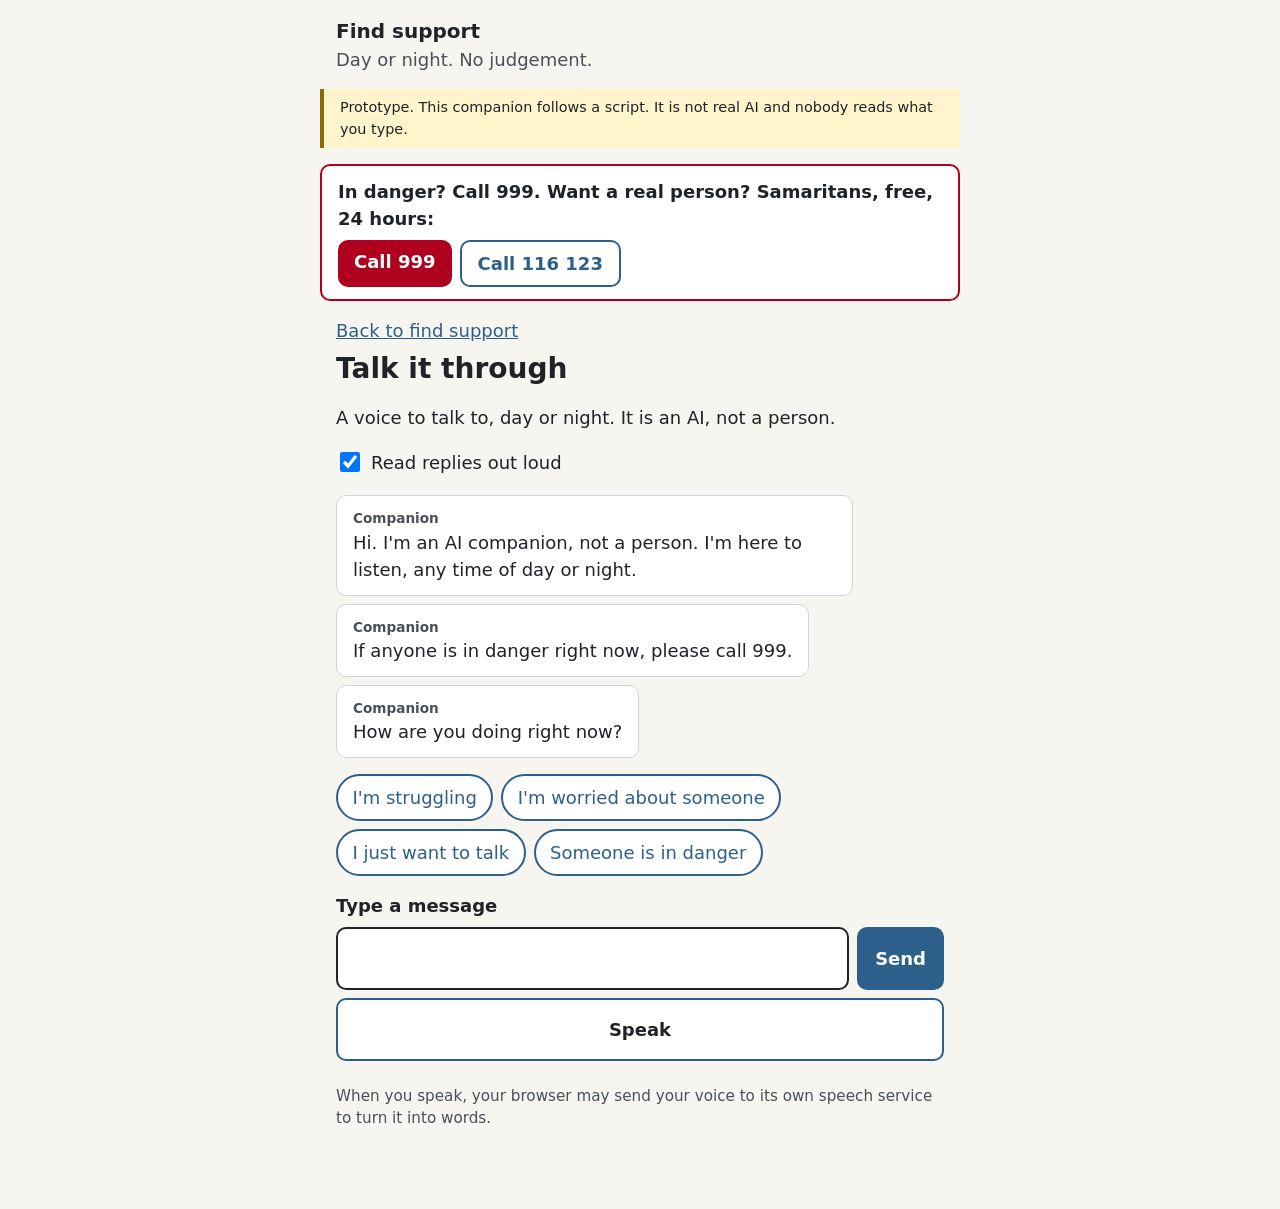
==== src/companion.html @ 4c9e1596 "Add a scripted voice companion page (Talk it through) A pretend AI companion that listens and talks " ====
<!doctype html>
<html lang="en-GB">
<head>
  <meta charset="utf-8">
  <meta name="viewport" content="width=device-width, initial-scale=1">
  <title>Talk it through</title>
  <link rel="stylesheet" href="styles.css">
  <link rel="stylesheet" href="companion.css">
</head>
<body>
  <a class="skip-link" href="#main">Skip to main content</a>

  <header class="site-header">
    <p class="app-name">Find support</p>
    <p class="tagline">Day or night. No judgement.</p>
  </header>

  <p class="prototype-note" id="prototype-note"></p>

  <!-- Always on screen, so a real person is one tap away -->
  <aside class="safety-bar" aria-label="Urgent help">
    <p id="safety-text"></p>
    <div class="safety-actions">
      <a class="safety-999" href="tel:999" id="safety-999"></a>
      <a class="safety-sam" href="tel:116123" id="safety-sam"></a>
    </div>
  </aside>

  <main id="main" tabindex="-1">
    <a class="back" href="index.html" id="back-link"></a>
    <h1 id="title"></h1>
    <p id="intro"></p>

    <div class="voice-controls">
      <label class="toggle"><input type="checkbox" id="read-aloud" checked> <span id="read-aloud-label"></span></label>
    </div>

    <div class="chat" id="chat" role="log" aria-live="polite" aria-relevant="additions"></div>
    <div class="quick-replies" id="quick-replies"></div>

    <form class="chat-form" id="chat-form" autocomplete="off">
      <label for="message" id="message-label"></label>
      <div class="chat-row">
        <input type="text" id="message" name="message">
        <button type="submit" class="button primary send" id="send"></button>
      </div>
      <button type="button" class="button mic" id="mic" aria-pressed="false"></button>
      <p class="meta" id="mic-note"></p>
    </form>
  </main>

  <script src="data/companion.js"></script>
  <script src="companion.js"></script>
</body>
</html>
---- src/styles.css ----
/* The look. Change the colours and fonts here. */
:root {
  --bg: #f7f5f0;
  --surface: #ffffff;
  --text: #1f2328;
  --muted: #4a5058;
  --accent: #2d5f8b;        /* buttons and links */
  --accent-text: #ffffff;
  --danger: #b00020;        /* the 999 screen */
  --open: #1d6b3a;          /* "Open now" */
  --closed: #5c5f66;        /* "Closed now" */
  --focus: #ffbf47;
  --border: #d0d4da;
  --radius: 10px;
  --font: system-ui, -apple-system, "Segoe UI", Roboto, Arial, sans-serif;
}

* { box-sizing: border-box; }

body {
  margin: 0;
  background: var(--bg);
  color: var(--text);
  font-family: var(--font);
  font-size: 1.125rem;
  line-height: 1.5;
  padding-bottom: 5rem; /* room for the prototype controls */
}

.skip-link { position: absolute; left: -999px; }
.skip-link:focus { left: 1rem; top: 1rem; background: var(--focus); color: #000; padding: .5rem; z-index: 10; }

:focus-visible { outline: 3px solid var(--focus); outline-offset: 2px; box-shadow: 0 0 0 5px #000; }

.site-header { padding: 1rem; max-width: 40rem; margin: 0 auto; }
.app-name { font-weight: 700; font-size: 1.25rem; margin: 0; }
.tagline { margin: 0; color: var(--muted); }

.prototype-note {
  max-width: 40rem; margin: 0 auto 1rem; padding: .5rem 1rem;
  font-size: .9rem; background: #fff4cc; border-left: 4px solid #8a6d00;
}

main { max-width: 40rem; margin: 0 auto; padding: 0 1rem; }
main:focus { outline: none; }

h1 { font-size: 1.75rem; line-height: 1.2; margin: .5rem 0 1rem; }
h2 { font-size: 1.25rem; margin: 1.5rem 0 .5rem; }

.choices { display: grid; gap: .75rem; margin: 1rem 0; padding: 0; list-style: none; }

.button {
  display: block; width: 100%; padding: 1rem;
  font: inherit; font-weight: 600; text-align: left;
  background: var(--surface); color: var(--text);
  border: 2px solid var(--accent); border-radius: var(--radius);
  cursor: pointer; text-decoration: none;
}
.button:hover { background: #eaf1f8; }
.button.primary { background: var(--accent); color: var(--accent-text); text-align: center; }
.button.danger { background: var(--danger); border-color: var(--danger); color: #fff; text-align: center; font-size: 1.25rem; }

.back {
  background: none; border: none; color: var(--accent); font: inherit;
  text-decoration: underline; padding: .25rem 0; cursor: pointer;
}

.steps { padding-left: 1.25rem; }
.steps li { margin-bottom: .5rem; }

.service {
  background: var(--surface); border: 1px solid var(--border);
  border-radius: var(--radius); padding: 1rem; margin-bottom: .75rem;
}
.service h3 { margin: 0 0 .25rem; font-size: 1.125rem; }
.service p { margin: .25rem 0; }
.status { font-weight: 700; font-size: .95rem; }
.status.open { color: var(--open); }
.status.closed { color: var(--closed); }
.status.open::before { content: "● "; }
.status.closed::before { content: "○ "; }
.meta { color: var(--muted); font-size: .95rem; }
.ways { display: flex; flex-wrap: wrap; gap: .5rem; margin-top: .5rem; }
.ways a, .ways span {
  padding: .4rem .75rem; border-radius: 999px; border: 1px solid var(--accent);
  color: var(--accent); text-decoration: none; font-size: .95rem;
}
.ways a:hover { background: #eaf1f8; }

.prototype-controls {
  position: fixed; bottom: 0; left: 0; right: 0;
  background: #1f2328; color: #fff; padding: .6rem 1rem;
  display: flex; gap: .5rem; align-items: center; justify-content: center; flex-wrap: wrap;
  font-size: .95rem;
}
.prototype-controls select { font: inherit; padding: .25rem; }

/* "Where are you?" */
.where-form { margin: 1.5rem 0; display: grid; gap: .5rem; }
.where-form label { font-weight: 700; }
.where-form .meta { margin: 0; }
.where-form input {
  font: inherit; padding: .75rem; width: 100%;
  border: 2px solid var(--text); border-radius: var(--radius); background: var(--surface);
}
.message:empty { display: none; }
.message { font-weight: 600; }

/* "Opening in the next 2 hours" and closed for longer */
.status.soon { color: #7a4b00; }
.status.soon::before { content: "◐ "; }
.later { margin: 1.5rem 0 1rem; }
.later summary {
  cursor: pointer; color: var(--accent); text-decoration: underline;
  font-weight: 600; padding: .5rem 0; margin-bottom: .5rem;
}
---- src/companion.css ----
/* The look of the support companion screen. Uses the colours from styles.css. */

body { padding-bottom: 2rem; }

.safety-bar {
  max-width: 40rem; margin: 0 auto 1rem; padding: .75rem 1rem;
  background: var(--surface); border: 2px solid var(--danger); border-radius: var(--radius);
}
.safety-bar p { margin: 0 0 .5rem; font-weight: 600; }
.safety-actions { display: flex; gap: .5rem; flex-wrap: wrap; }
.safety-actions a {
  padding: .5rem 1rem; border-radius: var(--radius); font-weight: 700; text-decoration: none;
}
.safety-999 { background: var(--danger); color: #fff; }
.safety-sam { border: 2px solid var(--accent); color: var(--accent); }

.voice-controls { margin: 0 0 1rem; }
.toggle { display: inline-flex; gap: .5rem; align-items: center; cursor: pointer; }
.toggle input { width: 1.25rem; height: 1.25rem; }

.chat { display: grid; gap: .5rem; margin: 1rem 0; }
.bubble {
  max-width: 85%; padding: .75rem 1rem; border-radius: var(--radius); margin: 0;
}
.bubble .who {
  display: block; font-size: .85rem; font-weight: 700; color: var(--muted);
}
.bubble.companion { background: var(--surface); border: 1px solid var(--border); justify-self: start; }
.bubble.you { background: #eaf1f8; border: 1px solid var(--accent); justify-self: end; }
.bubble.breathing { font-size: 1.5rem; font-weight: 700; text-align: center; justify-self: stretch; max-width: none; }

.chat .button { width: auto; text-align: center; }
.bubble-actions { display: flex; gap: .5rem; flex-wrap: wrap; }

.quick-replies { display: flex; flex-wrap: wrap; gap: .5rem; margin: 0 0 1rem; }
.quick-replies button {
  font: inherit; padding: .5rem .9rem; border-radius: 999px;
  border: 2px solid var(--accent); background: var(--surface); color: var(--accent); cursor: pointer;
}
.quick-replies button:hover { background: #eaf1f8; }

.chat-form { display: grid; gap: .5rem; margin-bottom: 2rem; }
.chat-form label { font-weight: 700; }
.chat-row { display: flex; gap: .5rem; }
.chat-row input {
  flex: 1; min-width: 0; font: inherit; padding: .75rem;
  border: 2px solid var(--text); border-radius: var(--radius); background: var(--surface);
}
.chat-row .send { width: auto; }
.mic { text-align: center; }
.mic[aria-pressed="true"] { background: var(--accent); color: var(--accent-text); }
.mic[hidden] { display: none; }
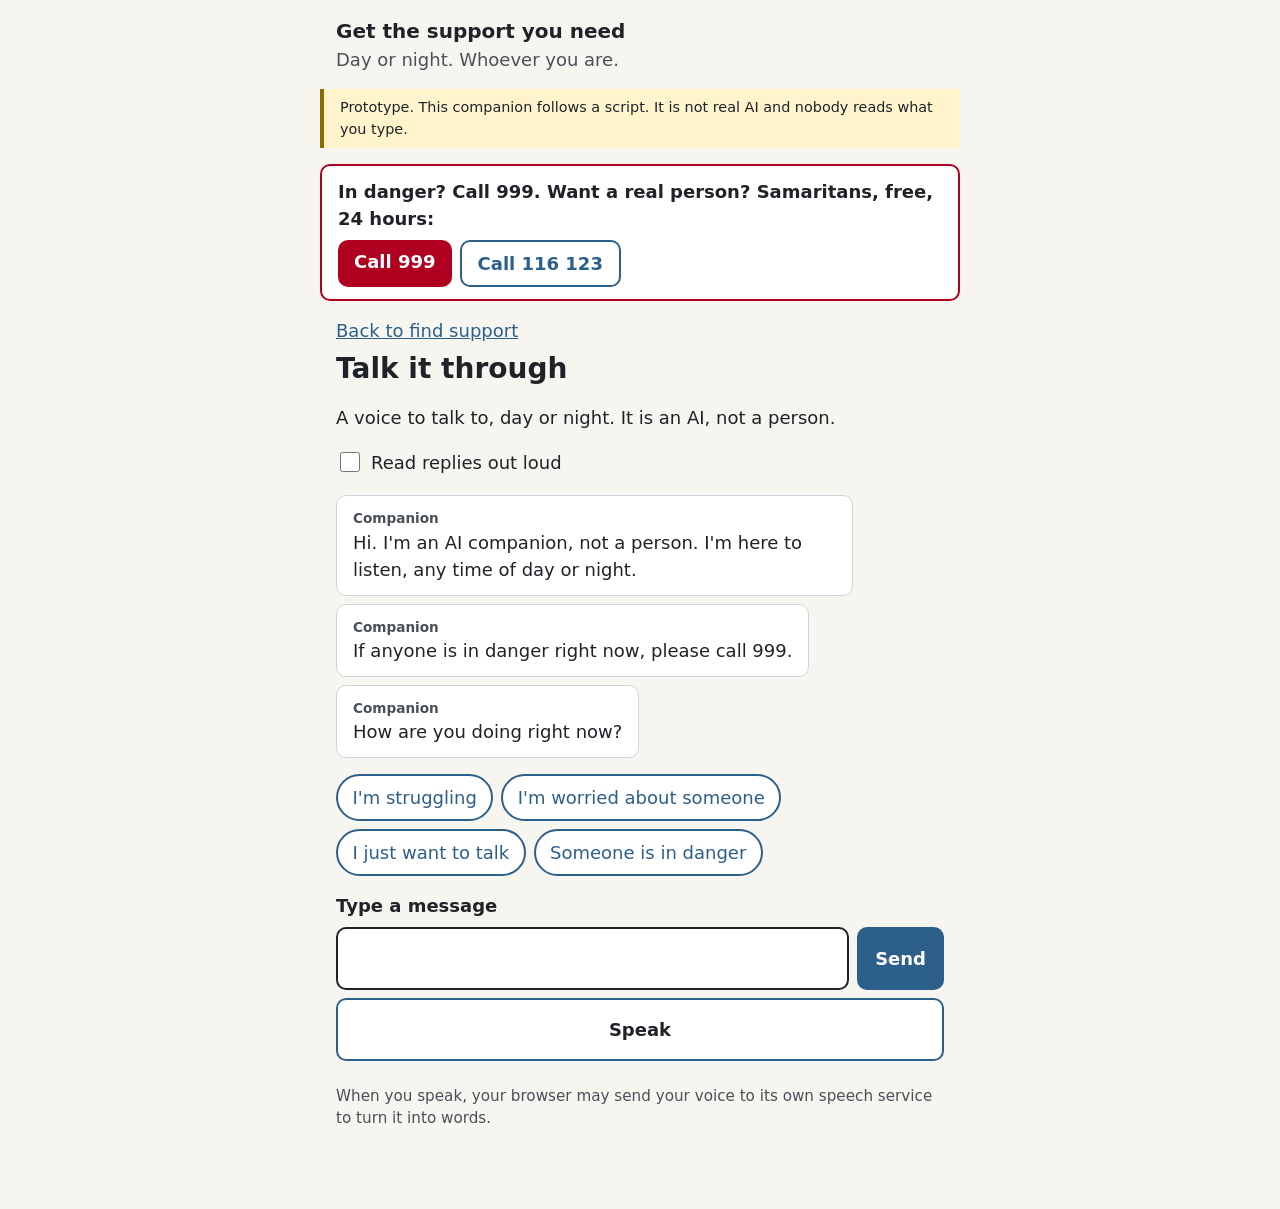
==== commit 12ac2966: "Companion: use the shared header words, and start with read aloud off Read aloud now starts off so i" ====
--- a/src/companion.html
+++ b/src/companion.html
@@ -11,8 +11,8 @@
   <a class="skip-link" href="#main">Skip to main content</a>
 
   <header class="site-header">
-    <p class="app-name">Find support</p>
-    <p class="tagline">Day or night. No judgement.</p>
+    <p class="app-name" id="app-name"></p>
+    <p class="tagline" id="tagline"></p>
   </header>
 
   <p class="prototype-note" id="prototype-note"></p>
@@ -32,7 +32,7 @@
     <p id="intro"></p>
 
     <div class="voice-controls">
-      <label class="toggle"><input type="checkbox" id="read-aloud" checked> <span id="read-aloud-label"></span></label>
+      <label class="toggle"><input type="checkbox" id="read-aloud"> <span id="read-aloud-label"></span></label>
     </div>
 
     <div class="chat" id="chat" role="log" aria-live="polite" aria-relevant="additions"></div>
@@ -49,6 +49,7 @@
     </form>
   </main>
 
+  <script src="content.js"></script>
   <script src="data/companion.js"></script>
   <script src="companion.js"></script>
 </body>
--- a/src/styles.css
+++ b/src/styles.css
@@ -24,7 +24,6 @@
   font-family: var(--font);
   font-size: 1.125rem;
   line-height: 1.5;
-  padding-bottom: 5rem; /* room for the prototype controls */
 }
 
 .skip-link { position: absolute; left: -999px; }
@@ -77,8 +76,8 @@
 .status { font-weight: 700; font-size: .95rem; }
 .status.open { color: var(--open); }
 .status.closed { color: var(--closed); }
-.status.open::before { content: "● "; }
-.status.closed::before { content: "○ "; }
+.status.open::before { content: "● "; content: "● " / ""; }
+.status.closed::before { content: "○ "; content: "○ " / ""; }
 .meta { color: var(--muted); font-size: .95rem; }
 .ways { display: flex; flex-wrap: wrap; gap: .5rem; margin-top: .5rem; }
 .ways a, .ways span {
@@ -88,7 +87,7 @@
 .ways a:hover { background: #eaf1f8; }
 
 .prototype-controls {
-  position: fixed; bottom: 0; left: 0; right: 0;
+  margin-top: 2rem;
   background: #1f2328; color: #fff; padding: .6rem 1rem;
   display: flex; gap: .5rem; align-items: center; justify-content: center; flex-wrap: wrap;
   font-size: .95rem;
@@ -108,9 +107,29 @@
 
 /* "Opening in the next 2 hours" and closed for longer */
 .status.soon { color: #7a4b00; }
-.status.soon::before { content: "◐ "; }
+.status.soon::before { content: "◐ "; content: "◐ " / ""; }
 .later { margin: 1.5rem 0 1rem; }
 .later summary {
   cursor: pointer; color: var(--accent); text-decoration: underline;
   font-weight: 600; padding: .5rem 0; margin-bottom: .5rem;
 }
+
+/* Privacy promise and "No name needed" */
+.privacy {
+  margin: 2rem 0 1rem; padding: 1rem;
+  background: var(--surface); border: 1px solid var(--border); border-radius: var(--radius);
+}
+.privacy h2 { margin-top: 0; font-size: 1.125rem; }
+.privacy h2::before { content: "🔒 "; content: "🔒 " / ""; }
+.privacy ul { margin: 0; padding-left: 1.25rem; }
+.no-name { font-size: .95rem; font-weight: 600; margin: .25rem 0; }
+.no-name::before { content: "👤 "; content: "👤 " / ""; }
+
+/* Error next to the box it's about */
+.field-error:empty { display: none; }
+.field-error { margin: 0; color: var(--danger); font-weight: 700; }
+.field-error::before { content: "⚠ "; content: "⚠ " / ""; }
+.where-form input[aria-invalid="true"] { border-color: var(--danger); border-width: 3px; }
+
+/* Headings get focus only so screen readers announce them; they are not controls */
+h1[tabindex="-1"]:focus { outline: none; box-shadow: none; }
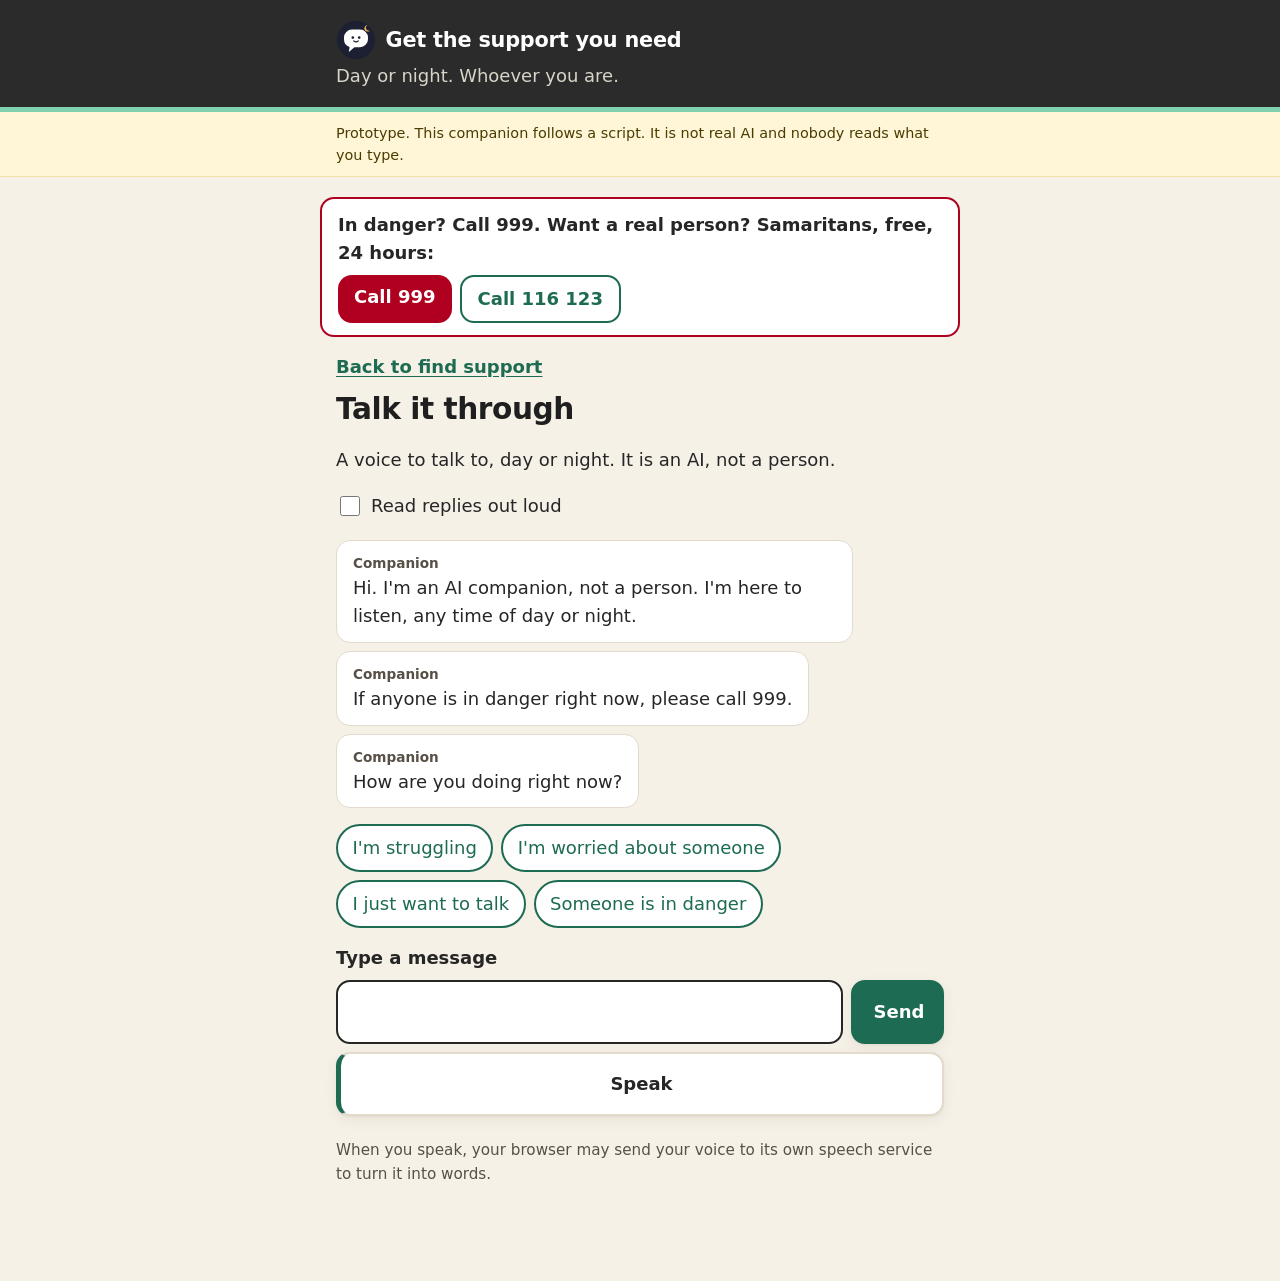
==== commit ca495aad: "Use the Night listener logo in the header and browser tab Co-Authored-By: Claude Opus 5.5 <noreply@a" ====
--- a/src/companion.html
+++ b/src/companion.html
@@ -4,6 +4,7 @@
   <meta charset="utf-8">
   <meta name="viewport" content="width=device-width, initial-scale=1">
   <title>Talk it through</title>
+  <link rel="icon" href="logo.svg" type="image/svg+xml">
   <link rel="stylesheet" href="styles.css">
   <link rel="stylesheet" href="companion.css">
 </head>
--- a/src/styles.css
+++ b/src/styles.css
@@ -1,18 +1,31 @@
-/* The look. Change the colours and fonts here. */
+/* The look: "community café" with spearmint. Change the colours and fonts here. */
 :root {
-  --bg: #f7f5f0;
+  --night: #2b2b2b;         /* the header band: charcoal */
+  --night-text: #ffffff;
+  --night-muted: #d9d4c8;
+  --bg: #f6f1e7;            /* oat */
   --surface: #ffffff;
-  --text: #1f2328;
-  --muted: #4a5058;
-  --accent: #2d5f8b;        /* buttons and links */
+  --text: #262626;
+  --heading: #1f1f1f;
+  --muted: #575047;
+  --accent: #1d6b52;        /* deep spearmint: buttons and links */
+  --accent-soft: #dff3ea;   /* spearmint tint for hovers */
+  --accent-dark: #145240;   /* button hover */
+  --spearmint: #7fd1b0;     /* bright spearmint: small touches only */
   --accent-text: #ffffff;
-  --danger: #b00020;        /* the 999 screen */
+  --danger: #b00020;        /* the 999 button */
   --open: #1d6b3a;          /* "Open now" */
-  --closed: #5c5f66;        /* "Closed now" */
+  --open-soft: #e3f4ea;
+  --soon: #7a4b00;          /* "Opens in 1 hour" */
+  --soon-soft: #fff1d6;
+  --closed: #575047;
+  --closed-soft: #ece6da;
   --focus: #ffbf47;
-  --border: #d0d4da;
-  --radius: 10px;
+  --border: #e2dacb;
+  --radius: 14px;
+  --shadow: 0 1px 2px rgba(60, 45, 20, .06), 0 4px 14px rgba(60, 45, 20, .07);
   --font: system-ui, -apple-system, "Segoe UI", Roboto, Arial, sans-serif;
+  --gutter: max(1rem, calc((100% - 38rem) / 2));   /* keeps content in a 38rem column */
 }
 
 * { box-sizing: border-box; }
@@ -23,7 +36,7 @@
   color: var(--text);
   font-family: var(--font);
   font-size: 1.125rem;
-  line-height: 1.5;
+  line-height: 1.55;
 }
 
 .skip-link { position: absolute; left: -999px; }
@@ -31,82 +44,109 @@
 
 :focus-visible { outline: 3px solid var(--focus); outline-offset: 2px; box-shadow: 0 0 0 5px #000; }
 
-.site-header { padding: 1rem; max-width: 40rem; margin: 0 auto; }
-.app-name { font-weight: 700; font-size: 1.25rem; margin: 0; }
-.tagline { margin: 0; color: var(--muted); }
+/* Header: a calm navy band */
+.site-header {
+  background: var(--night); color: var(--night-text); border-bottom: 5px solid var(--spearmint);
+  padding: 1.25rem var(--gutter) 1.1rem;
+}
+.app-name { font-weight: 700; font-size: 1.3rem; margin: 0; letter-spacing: -.01em; display: flex; align-items: center; gap: .6rem; }
+/* The Night listener logo (logo.svg) */
+.app-name::before { content: ""; flex: none; width: 2.5rem; height: 2.5rem; background: url("logo.svg") center / contain no-repeat; }
+.tagline { margin: .1rem 0 0; color: var(--night-muted); }
 
 .prototype-note {
-  max-width: 40rem; margin: 0 auto 1rem; padding: .5rem 1rem;
-  font-size: .9rem; background: #fff4cc; border-left: 4px solid #8a6d00;
-}
-
-main { max-width: 40rem; margin: 0 auto; padding: 0 1rem; }
+  margin: 0 0 1.25rem; padding: .6rem var(--gutter);
+  font-size: .9rem; background: #fff6d8; color: #4a3b00; border-bottom: 1px solid #f0e0a8;
+}
+
+main { max-width: 40rem; margin: 0 auto; padding: 0 1rem 1rem; }
 main:focus { outline: none; }
 
-h1 { font-size: 1.75rem; line-height: 1.2; margin: .5rem 0 1rem; }
-h2 { font-size: 1.25rem; margin: 1.5rem 0 .5rem; }
-
-.choices { display: grid; gap: .75rem; margin: 1rem 0; padding: 0; list-style: none; }
+h1 { font-size: 1.85rem; line-height: 1.2; margin: .75rem 0 1rem; color: var(--heading); letter-spacing: -.015em; }
+h2 { font-size: 1.25rem; margin: 2rem 0 .75rem; color: var(--heading); }
+
+.choices { display: grid; gap: .75rem; margin: 1.25rem 0; padding: 0; list-style: none; }
 
 .button {
-  display: block; width: 100%; padding: 1rem;
+  display: block; width: 100%; padding: 1rem 1.1rem;
   font: inherit; font-weight: 600; text-align: left;
   background: var(--surface); color: var(--text);
-  border: 2px solid var(--accent); border-radius: var(--radius);
+  border: 2px solid var(--border); border-left: 5px solid var(--accent); border-radius: var(--radius);
+  box-shadow: var(--shadow);
   cursor: pointer; text-decoration: none;
-}
-.button:hover { background: #eaf1f8; }
-.button.primary { background: var(--accent); color: var(--accent-text); text-align: center; }
-.button.danger { background: var(--danger); border-color: var(--danger); color: #fff; text-align: center; font-size: 1.25rem; }
+  transition: background .15s, border-color .15s, transform .15s;
+}
+.button:hover { background: var(--accent-soft); border-color: var(--accent); }
+.button:active { transform: translateY(1px); }
+/* An arrow on choices, so they read as "next step" */
+.choices .button { display: flex; justify-content: space-between; align-items: center; gap: 1rem; }
+.choices .button::after { content: "→"; content: "→" / ""; color: var(--accent); font-size: 1.2rem; }
+.button.primary { background: var(--accent); border-color: var(--accent); color: var(--accent-text); text-align: center; }
+.button.primary:hover { background: var(--accent-dark); }
+.button.danger { background: var(--danger); border-color: var(--danger); color: #fff; text-align: center; font-size: 1.2rem; }
+.button.danger:hover { background: #8f001a; }
+.choices .button.danger { text-align: left; border-left-color: var(--danger); }
+.choices .button.danger::after { color: #fff; }
 
 .back {
-  background: none; border: none; color: var(--accent); font: inherit;
-  text-decoration: underline; padding: .25rem 0; cursor: pointer;
+  background: none; border: none; color: var(--accent); font: inherit; font-weight: 600;
+  text-decoration: underline; text-underline-offset: 3px; padding: .25rem 0; cursor: pointer;
 }
 
 .steps { padding-left: 1.25rem; }
 .steps li { margin-bottom: .5rem; }
 
+/* Service cards */
 .service {
   background: var(--surface); border: 1px solid var(--border);
-  border-radius: var(--radius); padding: 1rem; margin-bottom: .75rem;
-}
-.service h3 { margin: 0 0 .25rem; font-size: 1.125rem; }
-.service p { margin: .25rem 0; }
-.status { font-weight: 700; font-size: .95rem; }
-.status.open { color: var(--open); }
-.status.closed { color: var(--closed); }
+  border-radius: var(--radius); padding: 1.1rem 1.15rem; margin-bottom: .9rem;
+  box-shadow: var(--shadow);
+}
+.service h3 { margin: 0 0 .4rem; font-size: 1.15rem; color: var(--heading); }
+.service p { margin: .3rem 0; }
+
+/* Status as a soft pill: words and a symbol, never colour alone */
+.status {
+  display: inline-block; font-weight: 700; font-size: .9rem;
+  padding: .15rem .65rem; border-radius: 999px;
+}
+.status.open { color: var(--open); background: var(--open-soft); }
+.status.closed { color: var(--closed); background: var(--closed-soft); }
 .status.open::before { content: "● "; content: "● " / ""; }
 .status.closed::before { content: "○ "; content: "○ " / ""; }
 .meta { color: var(--muted); font-size: .95rem; }
-.ways { display: flex; flex-wrap: wrap; gap: .5rem; margin-top: .5rem; }
+
+/* Ways to get in touch: calls and texts are the main action */
+.ways { display: flex; flex-wrap: wrap; gap: .5rem; margin-top: .75rem; }
 .ways a, .ways span {
-  padding: .4rem .75rem; border-radius: 999px; border: 1px solid var(--accent);
-  color: var(--accent); text-decoration: none; font-size: .95rem;
-}
-.ways a:hover { background: #eaf1f8; }
+  padding: .5rem .9rem; border-radius: 999px; font-size: .95rem; font-weight: 600; text-decoration: none;
+}
+.ways a { background: var(--accent); color: var(--accent-text); border: 2px solid var(--accent); }
+.ways a:hover { background: var(--accent-dark); }
+.ways span { border: 2px solid var(--border); color: var(--text); font-weight: 500; }
 
 .prototype-controls {
-  margin-top: 2rem;
-  background: #1f2328; color: #fff; padding: .6rem 1rem;
+  margin-top: 2.5rem;
+  background: var(--night); color: #fff; padding: .7rem 1rem;
   display: flex; gap: .5rem; align-items: center; justify-content: center; flex-wrap: wrap;
   font-size: .95rem;
 }
-.prototype-controls select { font: inherit; padding: .25rem; }
+.prototype-controls select { font: inherit; padding: .25rem; border-radius: 6px; }
+.prototype-controls a { color: #fff; margin-left: 1rem; }
 
 /* "Where are you?" */
 .where-form { margin: 1.5rem 0; display: grid; gap: .5rem; }
 .where-form label { font-weight: 700; }
 .where-form .meta { margin: 0; }
 .where-form input {
-  font: inherit; padding: .75rem; width: 100%;
-  border: 2px solid var(--text); border-radius: var(--radius); background: var(--surface);
+  font: inherit; padding: .8rem; width: 100%; color: var(--text);
+  border: 2px solid var(--muted); border-radius: var(--radius); background: var(--surface);
 }
 .message:empty { display: none; }
 .message { font-weight: 600; }
 
 /* "Opening in the next 2 hours" and closed for longer */
-.status.soon { color: #7a4b00; }
+.status.soon { color: var(--soon); background: var(--soon-soft); }
 .status.soon::before { content: "◐ "; content: "◐ " / ""; }
 .later { margin: 1.5rem 0 1rem; }
 .later summary {
@@ -116,8 +156,8 @@
 
 /* Privacy promise and "No name needed" */
 .privacy {
-  margin: 2rem 0 1rem; padding: 1rem;
-  background: var(--surface); border: 1px solid var(--border); border-radius: var(--radius);
+  margin: 2rem 0 1rem; padding: 1.1rem 1.15rem;
+  background: var(--accent-soft); border: 1px solid #bfe3d3; border-radius: var(--radius);
 }
 .privacy h2 { margin-top: 0; font-size: 1.125rem; }
 .privacy h2::before { content: "🔒 "; content: "🔒 " / ""; }
@@ -133,3 +173,58 @@
 
 /* Headings get focus only so screen readers announce them; they are not controls */
 h1[tabindex="-1"]:focus { outline: none; box-shadow: none; }
+
+/* Low battery mode: dark (uses less battery on most phone screens), plain, no extras */
+.site-header { position: relative; }
+.lite-toggle {
+  margin-top: .75rem; font: inherit; font-size: .9rem; padding: .3rem .8rem;
+  background: transparent; color: var(--night-text);
+  border: 2px solid var(--night-muted); border-radius: 999px; cursor: pointer;
+}
+.lite-toggle:hover { background: rgba(255, 255, 255, .1); }
+.lite-toggle[aria-pressed="true"]::before { content: "🔋 "; content: "🔋 " / ""; }
+body.lite {
+  --bg: #000000;
+  --surface: #000000;
+  --text: #ffffff;
+  --muted: #d0d0d0;
+  --accent: #9ecbff;
+  --accent-text: #000000;
+  --open: #7ee2a0;
+  --closed: #c8c8c8;
+  --border: #555555;
+  --danger: #ff6b6b;
+  --night: #000000;
+  --heading: #ffffff;
+  --accent-soft: #111111;
+  --open-soft: #000000;
+  --soon-soft: #000000;
+  --closed-soft: #000000;
+  --shadow: none;
+}
+body.lite .site-header { border-bottom: 1px solid #333; }
+body.lite .privacy { border-color: #555; }
+body.lite .button.primary:hover, body.lite .ways a:hover { background: #c4e0ff; }
+body.lite .prototype-note { background: #222; color: #fff; }
+body.lite .button:hover, body.lite .ways a:hover { background: #1a1a1a; }
+body.lite .button.danger { background: #b00020; border-color: #b00020; color: #fff; }
+body.lite .status.soon { color: #ffd27a; }
+body.lite .privacy, body.lite .service { box-shadow: none; }
+.numbers { list-style: none; padding: 0; display: grid; gap: .5rem; }
+.numbers a { display: block; padding: .75rem; border: 2px solid var(--accent); border-radius: var(--radius); color: var(--accent); font-weight: 600; text-decoration: none; }
+.save-numbers { display: grid; gap: .5rem; margin: 1rem 0; }
+.save-numbers .button { text-align: center; }
+
+/* "Last checked" on real services */
+.checked { font-size: .9rem; color: var(--muted); margin: .5rem 0 0; }
+.checked a { color: var(--accent); }
+
+/* Header controls: low battery mode and language */
+.header-controls { display: flex; flex-wrap: wrap; gap: .5rem 1rem; align-items: center; margin-top: .75rem; }
+.header-controls .lite-toggle { margin-top: 0; }
+.language-picker { display: flex; gap: .4rem; align-items: center; font-size: .9rem; color: var(--night-muted); }
+.language-picker select {
+  font: inherit; padding: .25rem .4rem; border-radius: 8px;
+  border: 2px solid var(--night-muted); background: var(--night); color: var(--night-text);
+}
+.language-note { margin: .6rem 0 0; font-size: .9rem; color: var(--night-text); }
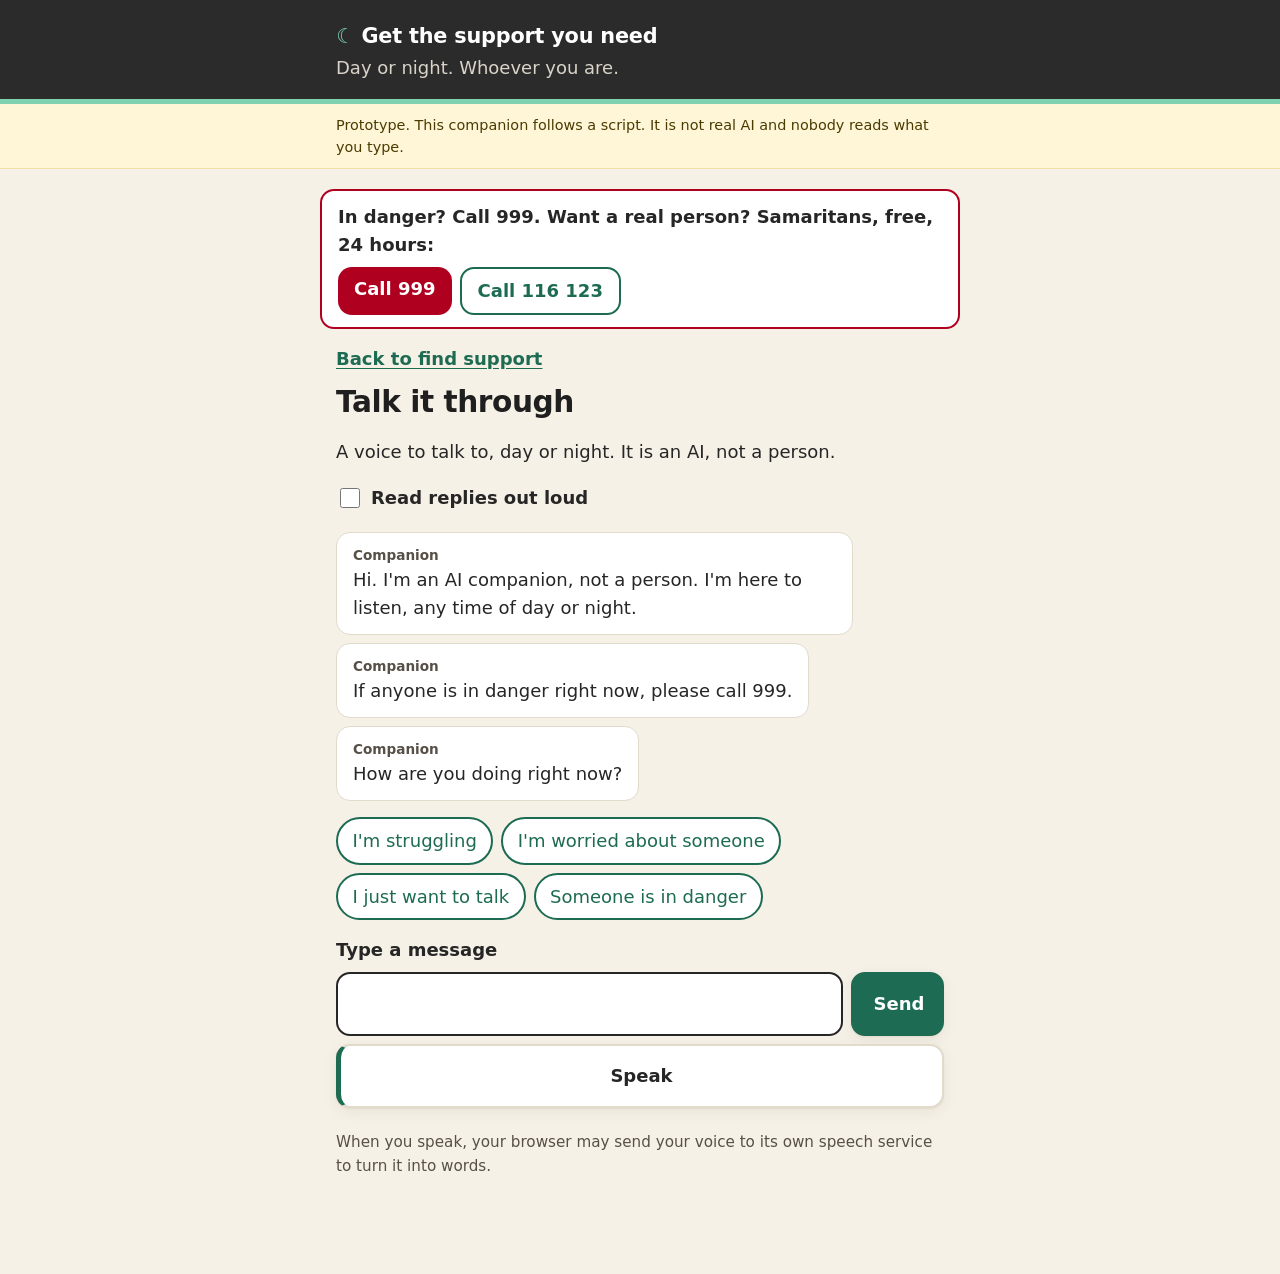
==== commit 4688af06: "Roll back the Night listener logo: back to the moon symbol This reverts commit ca495aa.  Co-Authored" ====
--- a/src/companion.html
+++ b/src/companion.html
@@ -4,7 +4,6 @@
   <meta charset="utf-8">
   <meta name="viewport" content="width=device-width, initial-scale=1">
   <title>Talk it through</title>
-  <link rel="icon" href="logo.svg" type="image/svg+xml">
   <link rel="stylesheet" href="styles.css">
   <link rel="stylesheet" href="companion.css">
 </head>
@@ -16,7 +15,9 @@
     <p class="tagline" id="tagline"></p>
   </header>
 
-  <p class="prototype-note" id="prototype-note"></p>
+  <aside aria-label="About this prototype">
+    <p class="prototype-note" id="prototype-note"></p>
+  </aside>
 
   <!-- Always on screen, so a real person is one tap away -->
   <aside class="safety-bar" aria-label="Urgent help">
--- a/src/styles.css
+++ b/src/styles.css
@@ -49,9 +49,8 @@
   background: var(--night); color: var(--night-text); border-bottom: 5px solid var(--spearmint);
   padding: 1.25rem var(--gutter) 1.1rem;
 }
-.app-name { font-weight: 700; font-size: 1.3rem; margin: 0; letter-spacing: -.01em; display: flex; align-items: center; gap: .6rem; }
-/* The Night listener logo (logo.svg) */
-.app-name::before { content: ""; flex: none; width: 2.5rem; height: 2.5rem; background: url("logo.svg") center / contain no-repeat; }
+.app-name { font-weight: 700; font-size: 1.3rem; margin: 0; letter-spacing: -.01em; }
+.app-name::before { content: "☾ "; content: "☾ " / ""; color: var(--spearmint); }
 .tagline { margin: .1rem 0 0; color: var(--night-muted); }
 
 .prototype-note {
@@ -228,3 +227,32 @@
   border: 2px solid var(--night-muted); background: var(--night); color: var(--night-text);
 }
 .language-note { margin: .6rem 0 0; font-size: .9rem; color: var(--night-text); }
+.language-note:empty { margin: 0; }
+
+/* "Things you can do now" */
+.advice {
+  background: var(--surface); border: 1px solid var(--border); border-left: 5px solid var(--spearmint);
+  border-radius: var(--radius); padding: .25rem 1.15rem 1rem; margin: 1.5rem 0; box-shadow: var(--shadow);
+}
+.advice h2 { margin-top: 1rem; }
+.advice ol { padding-left: 1.4rem; margin: .5rem 0; }
+.advice li { margin-bottom: .6rem; }
+.advice details { margin: .25rem 0 .5rem; }
+.advice summary { cursor: pointer; color: var(--accent); font-weight: 600; text-decoration: underline; text-underline-offset: 3px; padding: .25rem 0; }
+.advice-sources { font-size: .85rem; color: var(--muted); margin: .75rem 0 0; }
+.advice-sources a { color: var(--accent); }
+
+/* Naloxone, one step at a time */
+.naloxone-button { margin: 1rem 0; border-left-color: var(--danger); font-weight: 700; }
+.naloxone-top { display: grid; gap: .75rem; margin: 1rem 0; }
+.toggle { display: flex; gap: .5rem; align-items: center; font-weight: 600; }
+.toggle input { width: 1.4rem; height: 1.4rem; accent-color: var(--accent); }
+.naloxone-step {
+  font-size: 1.5rem; line-height: 1.4; font-weight: 600; color: var(--heading);
+  background: var(--surface); border: 1px solid var(--border); border-left: 5px solid var(--spearmint);
+  border-radius: var(--radius); padding: 1.25rem; margin: 1rem 0; box-shadow: var(--shadow);
+}
+.timer { font-size: 2rem; font-weight: 700; text-align: center; margin: .5rem 0; font-variant-numeric: tabular-nums; }
+.step-nav { display: grid; grid-template-columns: 1fr 1fr; gap: .75rem; margin: 1.5rem 0; }
+.step-nav .button { text-align: center; }
+.step-nav .button:only-child { grid-column: 1 / -1; }
--- a/src/companion.css
+++ b/src/companion.css
@@ -39,7 +39,7 @@
 }
 .quick-replies button:hover { background: #eaf1f8; }
 
-.chat-form { display: grid; gap: .5rem; margin-bottom: 2rem; }
+.chat-form { display: grid; grid-template-columns: minmax(0, 1fr); gap: .5rem; margin-bottom: 2rem; }   /* minmax(0…) stops it growing wider than a small phone */
 .chat-form label { font-weight: 700; }
 .chat-row { display: flex; gap: .5rem; }
 .chat-row input {
